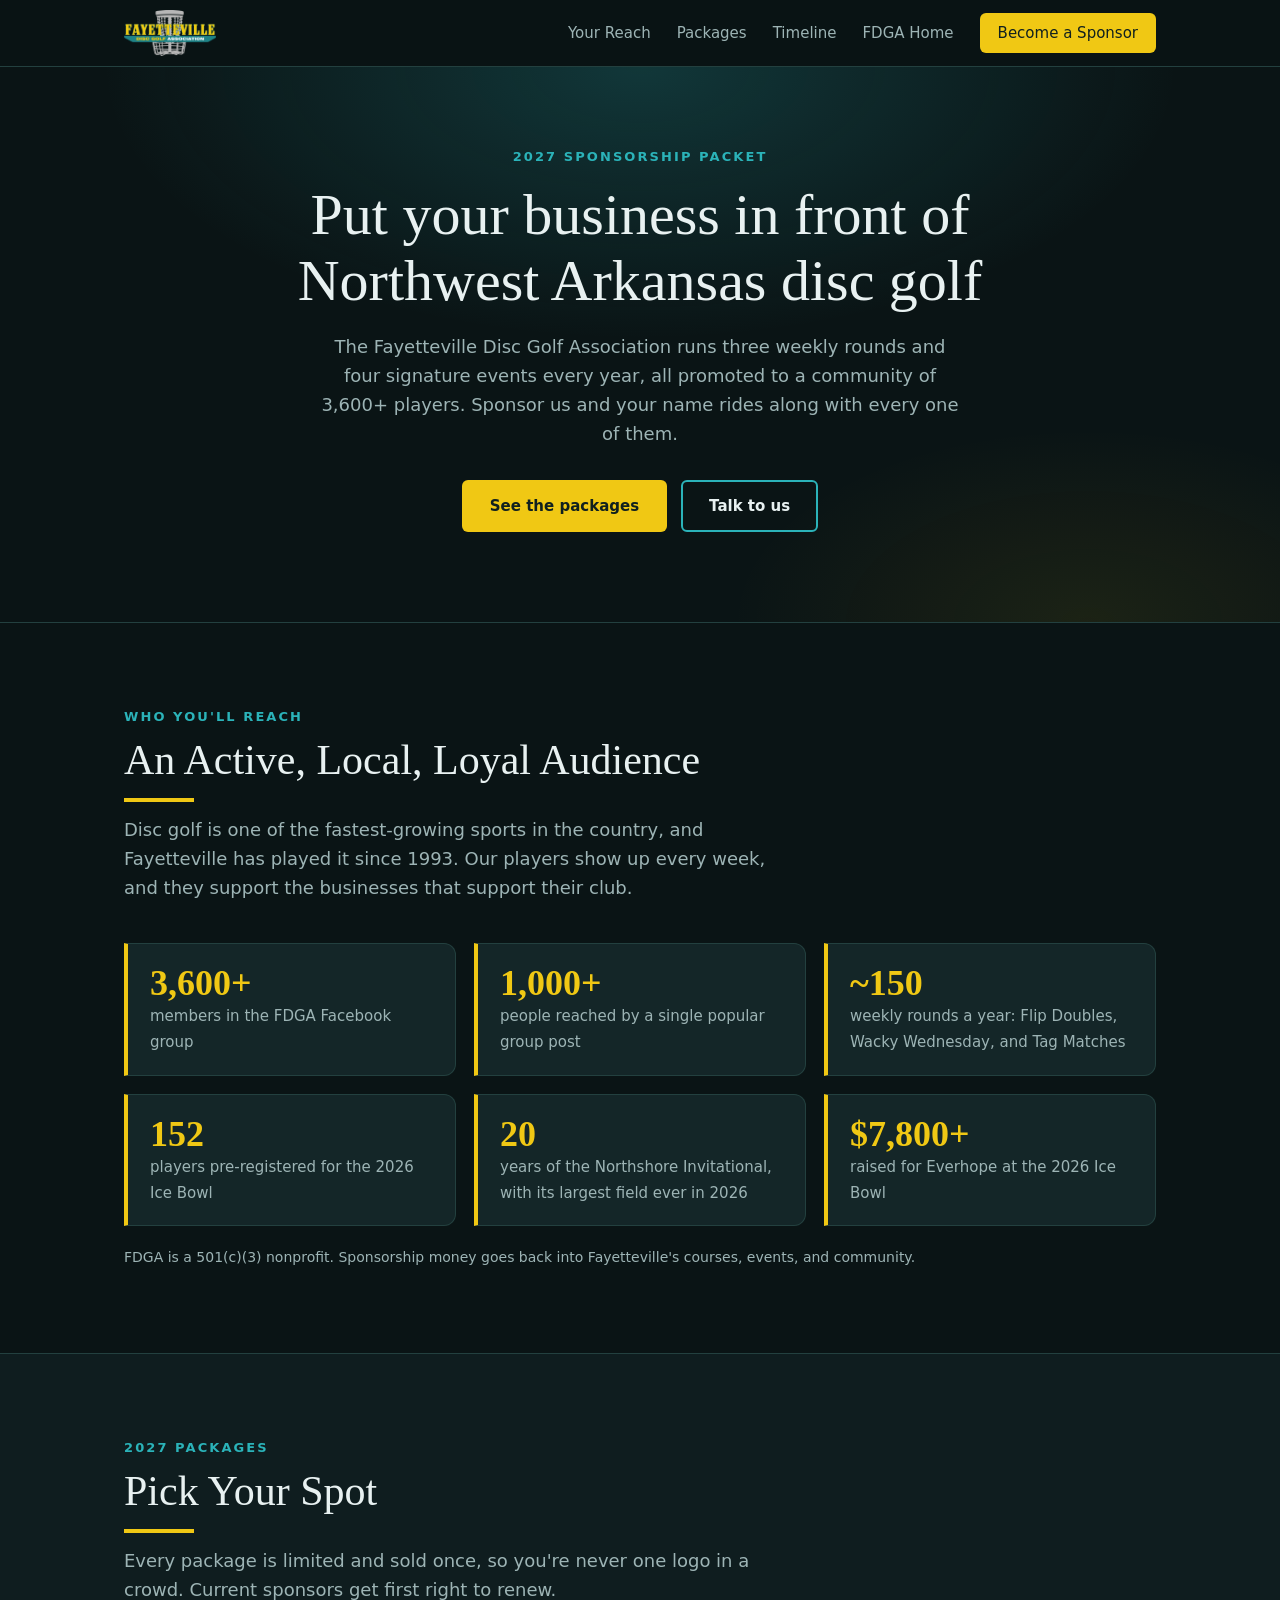
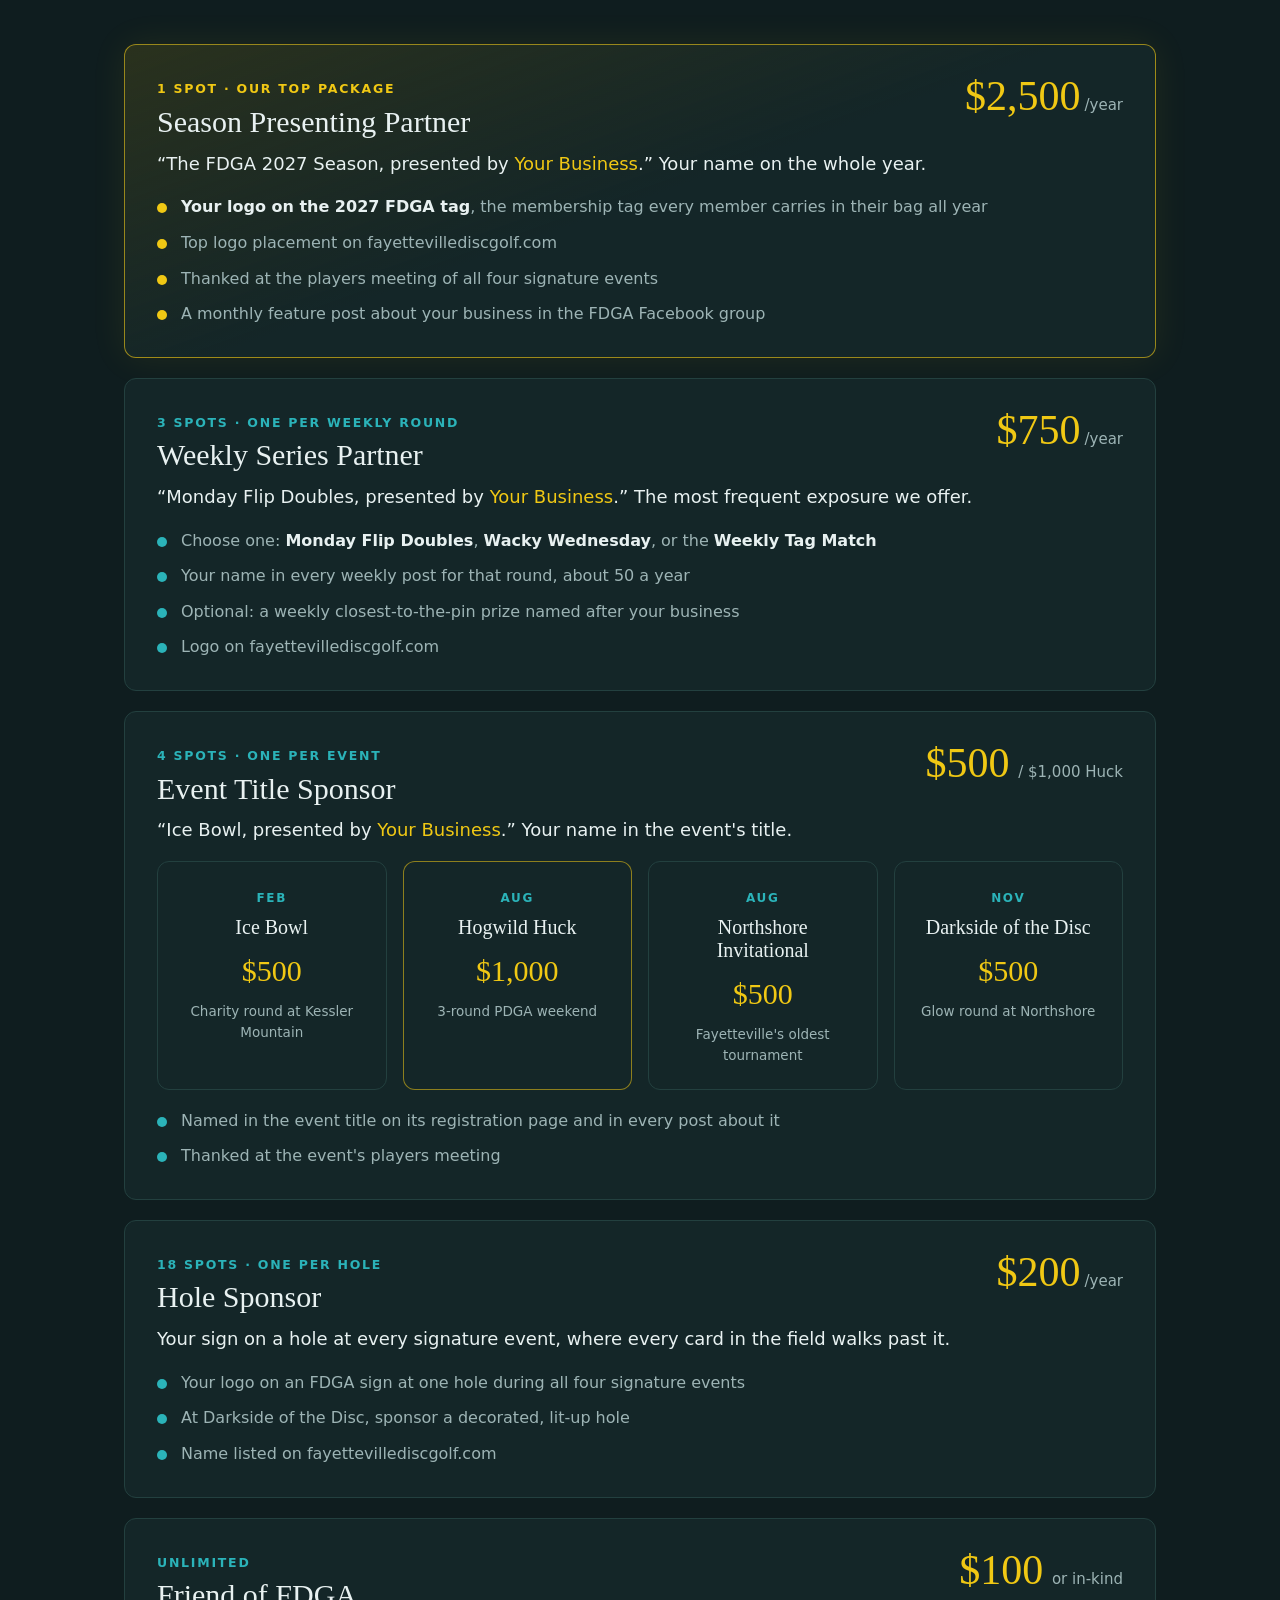
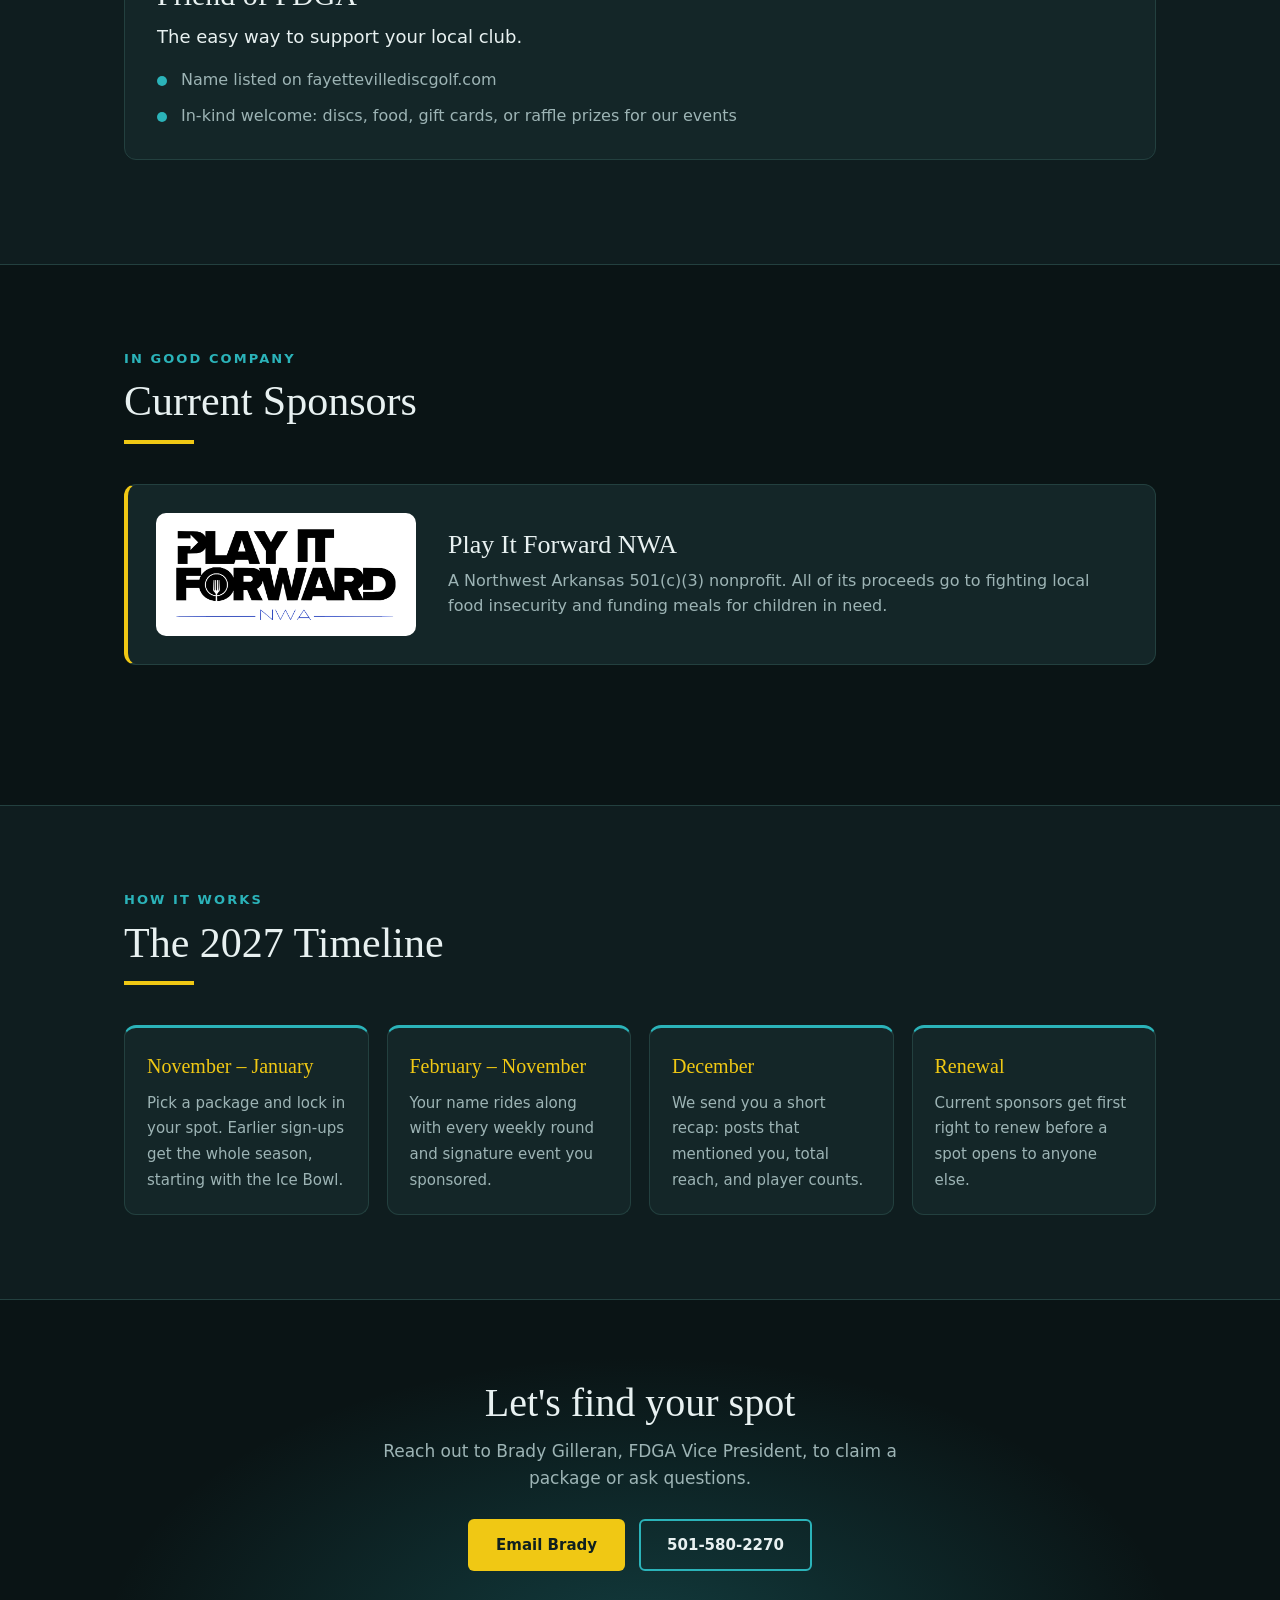
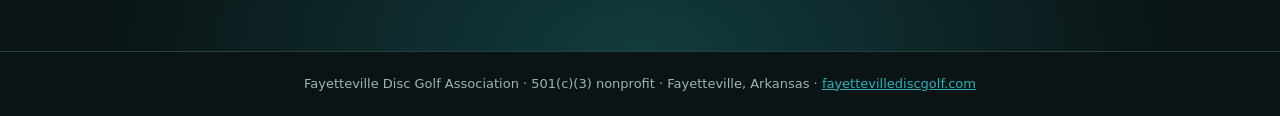
==== sponsors.html @ b0c5f53e "Add /sponsors packet; replace old tiers with 2027 sponsorship packages Co-Authored-By: Claude Opus 5" ====
<!DOCTYPE html>
<html lang="en">
<head>
<meta charset="UTF-8">
<meta name="viewport" content="width=device-width, initial-scale=1.0">
<title>Sponsor the FDGA | 2027 Sponsorship Packet</title>
<meta name="description" content="Sponsor the Fayetteville Disc Golf Association in 2027: season presenting partner, weekly series, event title, and hole sponsorships reaching thousands of Northwest Arkansas disc golfers.">
<meta property="og:title" content="Sponsor the Fayetteville Disc Golf Association: 2027 Packet">
<meta property="og:description" content="Put your business in front of 3,600+ Northwest Arkansas disc golfers, every week of the year.">
<meta property="og:image" content="https://www.fayettevillediscgolf.com/images/fdga-logo.png">
<meta property="og:url" content="https://www.fayettevillediscgolf.com/sponsors">
<link rel="icon" href="/images/favicon.svg" type="image/svg+xml">
<link rel="stylesheet" href="/css/style.css?v=4">
</head>
<body>

<header class="nav">
  <div class="nav-inner">
    <a href="/" class="nav-brand"><img src="/images/fdga-logo.png" alt="Fayetteville Disc Golf Association"></a>
    <button class="nav-toggle" aria-label="Toggle navigation" aria-expanded="false">
      <span></span><span></span><span></span>
    </button>
    <nav class="nav-links">
      <a href="#reach">Your Reach</a>
      <a href="#packages">Packages</a>
      <a href="#timeline">Timeline</a>
      <a href="/">FDGA Home</a>
      <a href="#contact" class="nav-cta">Become a Sponsor</a>
    </nav>
  </div>
</header>

<main>

  <section class="hero hero-packet">
    <div class="wrap">
      <span class="kicker">2027 Sponsorship Packet</span>
      <h1>Put your business in front of<br>Northwest Arkansas disc golf</h1>
      <p class="hero-sub">
        The Fayetteville Disc Golf Association runs three weekly rounds and four signature events
        every year, all promoted to a community of 3,600+ players. Sponsor us and your name
        rides along with every one of them.
      </p>
      <div class="hero-actions">
        <a href="#packages" class="btn btn-gold">See the packages</a>
        <a href="#contact" class="btn btn-outline">Talk to us</a>
      </div>
    </div>
  </section>

  <section id="reach" class="section">
    <div class="wrap">
      <div class="section-head">
        <span class="kicker">Who you'll reach</span>
        <h2>An Active, Local, Loyal Audience</h2>
        <p class="lead">
          Disc golf is one of the fastest-growing sports in the country, and Fayetteville has played
          it since 1993. Our players show up every week, and they support the businesses that
          support their club.
        </p>
      </div>
      <ul class="reach-grid">
        <li><b>3,600+</b><span>members in the FDGA Facebook group</span></li>
        <li><b>1,000+</b><span>people reached by a single popular group post</span></li>
        <li><b>~150</b><span>weekly rounds a year: Flip Doubles, Wacky Wednesday, and Tag Matches</span></li>
        <li><b>152</b><span>players pre-registered for the 2026 Ice Bowl</span></li>
        <li><b>20</b><span>years of the Northshore Invitational, with its largest field ever in 2026</span></li>
        <li><b>$7,800+</b><span>raised for Everhope at the 2026 Ice Bowl</span></li>
      </ul>
      <p class="sub-note">
        FDGA is a 501(c)(3) nonprofit. Sponsorship money goes back into Fayetteville's courses,
        events, and community.
      </p>
    </div>
  </section>

  <section id="packages" class="section section-alt">
    <div class="wrap">
      <div class="section-head">
        <span class="kicker">2027 Packages</span>
        <h2>Pick Your Spot</h2>
        <p class="lead">
          Every package is limited and sold once, so you're never one logo in a crowd. Current
          sponsors get first right to renew.
        </p>
      </div>

      <article id="presenting" class="pkg pkg-top">
        <div class="pkg-head">
          <div>
            <span class="pkg-spots">1 spot · our top package</span>
            <h3>Season Presenting Partner</h3>
          </div>
          <p class="pkg-price">$2,500<span>/year</span></p>
        </div>
        <p class="pkg-pitch">&ldquo;The FDGA 2027 Season, presented by <em>Your Business</em>.&rdquo; Your name on the whole year.</p>
        <ul class="pkg-list">
          <li><strong>Your logo on the 2027 FDGA tag</strong>, the membership tag every member carries in their bag all year</li>
          <li>Top logo placement on fayettevillediscgolf.com</li>
          <li>Thanked at the players meeting of all four signature events</li>
          <li>A monthly feature post about your business in the FDGA Facebook group</li>
        </ul>
      </article>

      <article id="weekly" class="pkg">
        <div class="pkg-head">
          <div>
            <span class="pkg-spots">3 spots · one per weekly round</span>
            <h3>Weekly Series Partner</h3>
          </div>
          <p class="pkg-price">$750<span>/year</span></p>
        </div>
        <p class="pkg-pitch">&ldquo;Monday Flip Doubles, presented by <em>Your Business</em>.&rdquo; The most frequent exposure we offer.</p>
        <ul class="pkg-list">
          <li>Choose one: <strong>Monday Flip Doubles</strong>, <strong>Wacky Wednesday</strong>, or the <strong>Weekly Tag Match</strong></li>
          <li>Your name in every weekly post for that round, about 50 a year</li>
          <li>Optional: a weekly closest-to-the-pin prize named after your business</li>
          <li>Logo on fayettevillediscgolf.com</li>
        </ul>
      </article>

      <article id="title" class="pkg">
        <div class="pkg-head">
          <div>
            <span class="pkg-spots">4 spots · one per event</span>
            <h3>Event Title Sponsor</h3>
          </div>
          <p class="pkg-price">$500<span> / $1,000 Huck</span></p>
        </div>
        <p class="pkg-pitch">&ldquo;Ice Bowl, presented by <em>Your Business</em>.&rdquo; Your name in the event's title.</p>
        <div class="event-sponsor-grid">
          <div class="event-sponsor"><span class="es-month">Feb</span><h4>Ice Bowl</h4><p class="es-price">$500</p><p class="es-note">Charity round at Kessler Mountain</p></div>
          <div class="event-sponsor es-featured"><span class="es-month">Aug</span><h4>Hogwild Huck</h4><p class="es-price">$1,000</p><p class="es-note">3-round PDGA weekend</p></div>
          <div class="event-sponsor"><span class="es-month">Aug</span><h4>Northshore Invitational</h4><p class="es-price">$500</p><p class="es-note">Fayetteville's oldest tournament</p></div>
          <div class="event-sponsor"><span class="es-month">Nov</span><h4>Darkside of the Disc</h4><p class="es-price">$500</p><p class="es-note">Glow round at Northshore</p></div>
        </div>
        <ul class="pkg-list">
          <li>Named in the event title on its registration page and in every post about it</li>
          <li>Thanked at the event's players meeting</li>
        </ul>
      </article>

      <article id="holes" class="pkg">
        <div class="pkg-head">
          <div>
            <span class="pkg-spots">18 spots · one per hole</span>
            <h3>Hole Sponsor</h3>
          </div>
          <p class="pkg-price">$200<span>/year</span></p>
        </div>
        <p class="pkg-pitch">Your sign on a hole at every signature event, where every card in the field walks past it.</p>
        <ul class="pkg-list">
          <li>Your logo on an FDGA sign at one hole during all four signature events</li>
          <li>At Darkside of the Disc, sponsor a decorated, lit-up hole</li>
          <li>Name listed on fayettevillediscgolf.com</li>
        </ul>
      </article>

      <article id="friends" class="pkg">
        <div class="pkg-head">
          <div>
            <span class="pkg-spots">Unlimited</span>
            <h3>Friend of FDGA</h3>
          </div>
          <p class="pkg-price">$100<span> or in-kind</span></p>
        </div>
        <p class="pkg-pitch">The easy way to support your local club.</p>
        <ul class="pkg-list">
          <li>Name listed on fayettevillediscgolf.com</li>
          <li>In-kind welcome: discs, food, gift cards, or raffle prizes for our events</li>
        </ul>
      </article>
    </div>
  </section>

  <section class="section">
    <div class="wrap">
      <div class="section-head">
        <span class="kicker">In good company</span>
        <h2>Current Sponsors</h2>
      </div>
      <div class="sponsor-feature">
        <a class="sponsor-logo" href="https://www.playitforwardnwa.com/" target="_blank" rel="noopener">
          <img src="/images/sponsors/play-it-forward.png" alt="Play It Forward NWA">
        </a>
        <div>
          <h3>Play It Forward NWA</h3>
          <p>
            A Northwest Arkansas 501(c)(3) nonprofit. All of its proceeds go to fighting local
            food insecurity and funding meals for children in need.
          </p>
        </div>
      </div>
    </div>
  </section>

  <section id="timeline" class="section section-alt">
    <div class="wrap">
      <div class="section-head">
        <span class="kicker">How it works</span>
        <h2>The 2027 Timeline</h2>
      </div>
      <ol class="timeline">
        <li><b>November – January</b><span>Pick a package and lock in your spot. Earlier sign-ups get the whole season, starting with the Ice Bowl.</span></li>
        <li><b>February – November</b><span>Your name rides along with every weekly round and signature event you sponsored.</span></li>
        <li><b>December</b><span>We send you a short recap: posts that mentioned you, total reach, and player counts.</span></li>
        <li><b>Renewal</b><span>Current sponsors get first right to renew before a spot opens to anyone else.</span></li>
      </ol>
    </div>
  </section>

  <section id="contact" class="join">
    <div class="wrap">
      <h2>Let's find your spot</h2>
      <p>
        Reach out to Brady Gilleran, FDGA Vice President, to claim a package or ask questions.
      </p>
      <div class="hero-actions">
        <a href="mailto:bjgiller@gmail.com?subject=FDGA%202027%20Sponsorship" class="btn btn-gold">Email Brady</a>
        <a href="tel:+15015802270" class="btn btn-outline">501-580-2270</a>
      </div>
    </div>
  </section>

</main>

<footer class="footer">
  <p>Fayetteville Disc Golf Association · 501(c)(3) nonprofit · Fayetteville, Arkansas · <a href="/">fayettevillediscgolf.com</a></p>
</footer>

<script src="/js/main.js?v=1"></script>
</body>
</html>
---- css/style.css ----
/* Fayetteville Disc Golf Association: dark theme in FDGA teal and gold */
:root {
  --bg: #0a1415;
  --bg-alt: #0f1d1f;
  --card: #142628;
  --card-hi: #1a3134;
  --border: #23403f;
  --text: #e8f1f1;
  --muted: #9db4b5;
  --teal: #2bb3b9;
  --teal-mid: #1f7f84;
  --teal-dark: #13575b;
  --gold: #f0c814;
  --gold-soft: #ffd83a;
  --radius: 12px;
  --font-body: "Segoe UI", system-ui, -apple-system, Roboto, Helvetica, Arial, sans-serif;
  --font-head: Georgia, "Times New Roman", serif;
}

* { box-sizing: border-box; margin: 0; padding: 0; }

html { scroll-behavior: smooth; scroll-padding-top: 76px; }

body {
  font-family: var(--font-body);
  color: var(--text);
  line-height: 1.6;
  background: var(--bg);
}

a { color: var(--teal); }

img { max-width: 100%; display: block; }

.wrap { max-width: 1080px; margin: 0 auto; padding: 0 24px; }

h1, h2, h3, h4 { font-family: var(--font-head); font-weight: normal; line-height: 1.15; }

/* Buttons */
.btn {
  display: inline-block;
  text-decoration: none;
  font-weight: 600;
  font-size: 15px;
  padding: 12px 26px;
  border-radius: 6px;
  border: 2px solid transparent;
  transition: transform 0.15s, background 0.15s, box-shadow 0.15s;
}
.btn:hover { transform: translateY(-1px); }
.btn-gold { background: var(--gold); color: #10201f; }
.btn-gold:hover { background: var(--gold-soft); box-shadow: 0 0 22px rgba(240, 200, 20, 0.35); }
.btn-outline { border-color: var(--teal); color: var(--text); }
.btn-outline:hover { background: rgba(43, 179, 185, 0.12); }
.btn-small { padding: 8px 18px; font-size: 14px; }

/* Nav */
.nav {
  position: sticky;
  top: 0;
  z-index: 50;
  background: rgba(10, 20, 21, 0.92);
  backdrop-filter: blur(8px);
  border-bottom: 1px solid var(--border);
}
.nav-inner {
  max-width: 1080px;
  margin: 0 auto;
  padding: 10px 24px;
  display: flex;
  align-items: center;
  justify-content: space-between;
}
.nav-brand img { height: 46px; width: auto; }
.nav-links { display: flex; align-items: center; gap: 26px; }
.nav-links a {
  text-decoration: none;
  color: var(--muted);
  font-size: 15px;
  font-weight: 500;
}
.nav-links a:hover { color: var(--text); }
.nav-links .nav-cta {
  background: var(--gold);
  color: #10201f;
  padding: 8px 18px;
  border-radius: 6px;
}
.nav-links .nav-cta:hover { background: var(--gold-soft); color: #10201f; }
.nav-toggle {
  display: none;
  background: none;
  border: none;
  cursor: pointer;
  padding: 6px;
}
.nav-toggle span {
  display: block;
  width: 24px;
  height: 2px;
  background: var(--text);
  margin: 5px 0;
}

/* Hero */
.hero {
  background:
    radial-gradient(60% 70% at 50% 0%, rgba(43, 179, 185, 0.22), transparent 70%),
    radial-gradient(40% 50% at 85% 100%, rgba(240, 200, 20, 0.08), transparent 70%),
    var(--bg);
  text-align: center;
  padding: 70px 0 84px;
  border-bottom: 1px solid var(--border);
}
.hero-logo {
  width: min(460px, 82vw);
  margin: 0 auto 34px;
  filter: drop-shadow(0 10px 30px rgba(0, 0, 0, 0.6));
}
.hero h1 { font-size: clamp(34px, 6vw, 58px); margin-bottom: 18px; }
.hero-sub {
  max-width: 640px;
  margin: 0 auto 32px;
  font-size: 18px;
  color: var(--muted);
}
.hero-actions { display: flex; gap: 14px; justify-content: center; flex-wrap: wrap; }

/* Next up strip */
.next-up {
  background: linear-gradient(90deg, rgba(240, 200, 20, 0.14), rgba(240, 200, 20, 0.05));
  border-bottom: 1px solid rgba(240, 200, 20, 0.3);
}
.next-up-inner {
  display: flex;
  align-items: center;
  gap: 18px;
  padding-top: 14px;
  padding-bottom: 14px;
  flex-wrap: wrap;
  justify-content: center;
  text-align: center;
}
.next-up-label {
  font-size: 12px;
  font-weight: 700;
  letter-spacing: 0.14em;
  text-transform: uppercase;
  background: var(--gold);
  color: #10201f;
  padding: 4px 10px;
  border-radius: 4px;
}
.next-up p { font-size: 15.5px; color: var(--text); }
.next-up strong { color: var(--gold); }

/* Sections */
.section { padding: 84px 0; }
.section-alt { background: var(--bg-alt); border-top: 1px solid var(--border); border-bottom: 1px solid var(--border); }
.section-head { max-width: 680px; margin-bottom: 40px; }
.kicker {
  display: block;
  font-size: 13px;
  font-weight: 700;
  letter-spacing: 0.16em;
  text-transform: uppercase;
  color: var(--teal);
  margin-bottom: 8px;
}
.section h2 { font-size: clamp(30px, 4.5vw, 42px); margin-bottom: 14px; }
.section h2::after {
  content: "";
  display: block;
  width: 70px;
  height: 4px;
  background: var(--gold);
  margin-top: 14px;
}
.lead { font-size: 18px; color: var(--muted); }

/* Weekly rounds */
.weekly-grid { display: grid; grid-template-columns: 1fr 1fr; gap: 24px; }
.weekly-card {
  display: flex;
  gap: 22px;
  align-items: flex-start;
  border: 1px solid var(--border);
  border-top: 3px solid var(--teal);
  border-radius: var(--radius);
  padding: 28px;
  background: var(--card);
}
.weekly-day {
  flex-shrink: 0;
  width: 72px;
  height: 72px;
  border-radius: 50%;
  background: var(--teal-dark);
  border: 2px solid var(--teal);
  color: var(--gold);
  font-family: var(--font-head);
  font-size: 24px;
  display: flex;
  align-items: center;
  justify-content: center;
}
.weekly-card h3 { font-size: 24px; margin-bottom: 4px; }
.weekly-when { font-weight: 600; color: var(--gold); margin-bottom: 10px; }
.weekly-card p:last-child { color: var(--muted); }
.weekly-note { margin-top: 24px; color: var(--muted); }

/* Tags */
.tags-grid { display: grid; grid-template-columns: 1.5fr 1fr; gap: 48px; align-items: center; }
.tags-grid .lead { margin-bottom: 28px; }
.tag-match {
  background: var(--card);
  border: 1px solid var(--border);
  border-top: 3px solid var(--teal);
  border-radius: var(--radius);
  padding: 24px 28px;
}
.tag-match h3 { font-size: 24px; margin-bottom: 4px; }
.tag-match p:last-child { color: var(--muted); }
.tag-card {
  position: relative;
  max-width: 320px;
  justify-self: center;
  width: 100%;
  text-align: center;
  background: linear-gradient(160deg, #1d3a3d, var(--card) 60%);
  border: 2px solid var(--gold);
  border-radius: 22px;
  padding: 44px 30px 32px;
  box-shadow: 0 0 40px rgba(240, 200, 20, 0.1);
}
/* Punched hole, like a real bag tag */
.tag-card::before {
  content: "";
  position: absolute;
  top: 14px;
  left: 50%;
  width: 18px;
  height: 18px;
  margin-left: -9px;
  border-radius: 50%;
  background: var(--bg-alt);
  border: 2px solid var(--gold);
}
.tag-card-label {
  font-size: 13px;
  font-weight: 700;
  letter-spacing: 0.16em;
  text-transform: uppercase;
  color: var(--teal);
}
.tag-card-price { font-family: var(--font-head); font-size: 64px; color: var(--gold); line-height: 1.1; margin-top: 8px; }
.tag-card-sub { color: var(--muted); margin-bottom: 20px; }
.tag-card ul { list-style: none; display: grid; gap: 8px; text-align: left; }
.tag-card li { position: relative; padding-left: 22px; color: var(--muted); font-size: 15px; }
.tag-card li::before {
  content: "";
  position: absolute;
  left: 0;
  top: 8px;
  width: 9px;
  height: 9px;
  border-radius: 50%;
  background: var(--gold);
}

/* Events */
.event-list { display: grid; gap: 20px; }
.event {
  display: flex;
  gap: 26px;
  background: var(--card);
  border: 1px solid var(--border);
  border-radius: var(--radius);
  padding: 28px;
}
.event-month {
  flex-shrink: 0;
  width: 84px;
  height: 84px;
  border-radius: var(--radius);
  background: var(--gold);
  display: flex;
  align-items: center;
  justify-content: center;
}
.event-month span {
  font-family: var(--font-head);
  font-size: 26px;
  color: #10201f;
}
.event-body h3 { font-size: 26px; margin-bottom: 2px; }
.event-where {
  font-size: 14px;
  font-weight: 600;
  color: var(--teal);
  margin-bottom: 10px;
}
.event-body > p:not(.event-where) { color: var(--muted); }
.event-body strong { color: var(--text); }
.event-stats {
  list-style: none;
  display: flex;
  flex-wrap: wrap;
  gap: 10px 28px;
  margin-top: 14px;
  font-size: 15px;
  color: var(--muted);
}
.event-stats b { font-family: var(--font-head); font-size: 22px; color: var(--gold); margin-right: 4px; }
.event-link {
  display: inline-block;
  margin-top: 12px;
  font-weight: 600;
  text-decoration: none;
}
.event-link:hover { text-decoration: underline; }

.event-glow {
  background: radial-gradient(80% 140% at 0% 0%, rgba(240, 200, 20, 0.12), transparent 60%), #071011;
  border-color: rgba(240, 200, 20, 0.35);
  box-shadow: 0 0 34px rgba(240, 200, 20, 0.08);
}
.event-glow .event-month { box-shadow: 0 0 24px rgba(240, 200, 20, 0.7); }
.event-glow .event-where, .event-glow .event-link { color: var(--gold); }

/* Sponsors */
.sponsor-feature {
  display: flex;
  gap: 32px;
  align-items: center;
  background: var(--card);
  border: 1px solid var(--border);
  border-left: 4px solid var(--gold);
  border-radius: var(--radius);
  padding: 28px;
  margin-bottom: 56px;
}
.sponsor-logo {
  flex-shrink: 0;
  width: 260px;
  background: #fff;
  border-radius: 10px;
  padding: 16px 20px;
}
.sponsor-feature h3 { font-size: 26px; margin-bottom: 8px; }
.sponsor-feature p { color: var(--muted); }

.sponsor-program { margin-bottom: 52px; }
.sub-head { font-size: 28px; margin-bottom: 6px; }
.sub-lead { color: var(--muted); margin-bottom: 24px; }
.sub-note { color: var(--muted); font-size: 14px; margin-top: 16px; }

.event-sponsor-grid { display: grid; grid-template-columns: repeat(4, 1fr); gap: 16px; }
.event-sponsor {
  background: var(--card);
  border: 1px solid var(--border);
  border-radius: var(--radius);
  padding: 22px;
  text-align: center;
}
.es-month {
  font-size: 12px;
  font-weight: 700;
  letter-spacing: 0.14em;
  text-transform: uppercase;
  color: var(--teal);
}
.event-sponsor h4 { font-size: 20px; margin: 6px 0 8px; }
.es-price { font-family: var(--font-head); font-size: 30px; color: var(--gold); }
.es-featured { border-color: rgba(240, 200, 20, 0.55); }

.sponsor-cta {
  text-align: center;
  background: var(--card-hi);
  border: 1px solid var(--border);
  border-radius: var(--radius);
  padding: 34px 24px;
}
.sponsor-cta p { color: var(--muted); margin-bottom: 18px; font-size: 17px; }

.es-price small { font-family: var(--font-body); font-size: 14px; color: var(--muted); }
.es-note { color: var(--muted); font-size: 13.5px; margin-top: 6px; }

/* Homepage package summary */
.pkg-mini-grid { display: grid; grid-template-columns: repeat(5, 1fr); gap: 14px; }
.pkg-mini {
  display: block;
  text-decoration: none;
  color: var(--text);
  background: var(--card);
  border: 1px solid var(--border);
  border-radius: var(--radius);
  padding: 20px 16px;
  text-align: center;
  transition: border-color 0.15s, transform 0.15s;
}
.pkg-mini:hover { border-color: var(--teal); transform: translateY(-2px); }
.pkg-mini-top { border-color: rgba(240, 200, 20, 0.55); }
.pkg-mini-spots {
  font-size: 12px;
  font-weight: 700;
  letter-spacing: 0.12em;
  text-transform: uppercase;
  color: var(--teal);
}
.pkg-mini h4 { font-size: 18px; margin: 6px 0 8px; min-height: 2.3em; }

/* Sponsor packet page */
.hero-packet { padding: 80px 0 90px; }
.hero-packet .kicker { margin-bottom: 14px; }

.reach-grid {
  list-style: none;
  display: grid;
  grid-template-columns: repeat(3, 1fr);
  gap: 18px;
  margin-bottom: 20px;
}
.reach-grid li {
  background: var(--card);
  border: 1px solid var(--border);
  border-left: 4px solid var(--gold);
  border-radius: 0 var(--radius) var(--radius) 0;
  padding: 20px 22px;
}
.reach-grid b { display: block; font-family: var(--font-head); font-size: 36px; color: var(--gold); line-height: 1.1; }
.reach-grid span { color: var(--muted); font-size: 15px; }

.pkg {
  background: var(--card);
  border: 1px solid var(--border);
  border-radius: var(--radius);
  padding: 30px 32px;
  margin-bottom: 20px;
  scroll-margin-top: 90px;
}
.pkg-top {
  border-color: rgba(240, 200, 20, 0.6);
  background: linear-gradient(160deg, rgba(240, 200, 20, 0.12), var(--card) 50%);
  box-shadow: 0 0 36px rgba(240, 200, 20, 0.08);
}
.pkg-head { display: flex; justify-content: space-between; align-items: flex-start; gap: 20px; margin-bottom: 10px; }
.pkg-spots {
  font-size: 12.5px;
  font-weight: 700;
  letter-spacing: 0.14em;
  text-transform: uppercase;
  color: var(--teal);
}
.pkg-top .pkg-spots { color: var(--gold); }
.pkg h3 { font-size: 30px; margin-top: 4px; }
.pkg-price { font-family: var(--font-head); font-size: 42px; color: var(--gold); line-height: 1; white-space: nowrap; }
.pkg-price span { font-family: var(--font-body); font-size: 15px; color: var(--muted); margin-left: 4px; }
.pkg-pitch { font-size: 18px; color: var(--text); margin-bottom: 16px; }
.pkg-pitch em { color: var(--gold); font-style: normal; }
.pkg-list { list-style: none; display: grid; gap: 10px; }
.pkg-list li { position: relative; padding-left: 24px; color: var(--muted); }
.pkg-list li::before {
  content: "";
  position: absolute;
  left: 0;
  top: 9px;
  width: 10px;
  height: 10px;
  border-radius: 50%;
  background: var(--teal);
}
.pkg-top .pkg-list li::before { background: var(--gold); }
.pkg-list strong { color: var(--text); }
.pkg .event-sponsor-grid { margin-bottom: 18px; }

.timeline { list-style: none; display: grid; grid-template-columns: repeat(4, 1fr); gap: 18px; counter-reset: step; }
.timeline li {
  position: relative;
  background: var(--card);
  border: 1px solid var(--border);
  border-top: 3px solid var(--teal);
  border-radius: var(--radius);
  padding: 22px;
}
.timeline b { display: block; font-family: var(--font-head); font-size: 20px; font-weight: normal; color: var(--gold); margin-bottom: 8px; }
.timeline span { color: var(--muted); font-size: 15px; }

/* About */
.about-grid { display: grid; grid-template-columns: 1.4fr 1fr; gap: 48px; align-items: center; }
.about-grid p { color: var(--muted); font-size: 17px; }
.about-grid p + p { margin-top: 14px; }
.about-stats { list-style: none; display: grid; gap: 14px; }
.about-stats li {
  border-left: 4px solid var(--gold);
  background: var(--card);
  padding: 14px 20px;
  border-radius: 0 var(--radius) var(--radius) 0;
}
.about-stats b { display: block; font-family: var(--font-head); font-size: 30px; color: var(--gold); line-height: 1.1; }
.about-stats span { font-size: 14px; color: var(--muted); }

/* Join */
.join {
  background:
    radial-gradient(60% 120% at 50% 100%, rgba(43, 179, 185, 0.25), transparent 70%),
    var(--bg);
  text-align: center;
  padding: 80px 0;
}
.join h2 { font-size: clamp(30px, 4.5vw, 40px); margin-bottom: 12px; }
.join p { max-width: 560px; margin: 0 auto 26px; color: var(--muted); font-size: 17px; }

/* Footer */
.footer {
  text-align: center;
  padding: 22px;
  font-size: 13px;
  color: var(--muted);
  border-top: 1px solid var(--border);
}

/* Responsive */
@media (max-width: 900px) {
  .pkg-mini-grid { grid-template-columns: repeat(2, 1fr); }
  .reach-grid, .timeline { grid-template-columns: repeat(2, 1fr); }
  .event-sponsor-grid { grid-template-columns: 1fr 1fr; }
}

@media (max-width: 820px) {
  .nav-toggle { display: block; }
  .nav-links {
    display: none;
    position: absolute;
    top: 100%;
    left: 0;
    right: 0;
    flex-direction: column;
    gap: 0;
    background: var(--bg);
    border-bottom: 1px solid var(--border);
    padding: 8px 0 16px;
  }
  .nav-links.open { display: flex; }
  .nav-links a { padding: 10px 24px; }
  .nav-links .nav-cta { margin-top: 6px; }
  .weekly-grid, .about-grid, .tags-grid { grid-template-columns: 1fr; }
  .sponsor-feature { flex-direction: column; align-items: flex-start; }
  .section { padding: 60px 0; }
}

@media (max-width: 560px) {
  .weekly-card, .event { flex-direction: column; gap: 16px; padding: 22px; }
  .event-month, .weekly-day { width: 64px; height: 64px; }
  .event-month span, .weekly-day { font-size: 21px; }
  .event-sponsor-grid, .pkg-mini-grid, .reach-grid, .timeline { grid-template-columns: 1fr; }
  .pkg { padding: 24px; }
  .pkg-head { flex-direction: column; gap: 8px; }
  .sponsor-logo { width: 100%; max-width: 280px; }
  .hero { padding: 48px 0 60px; }
}
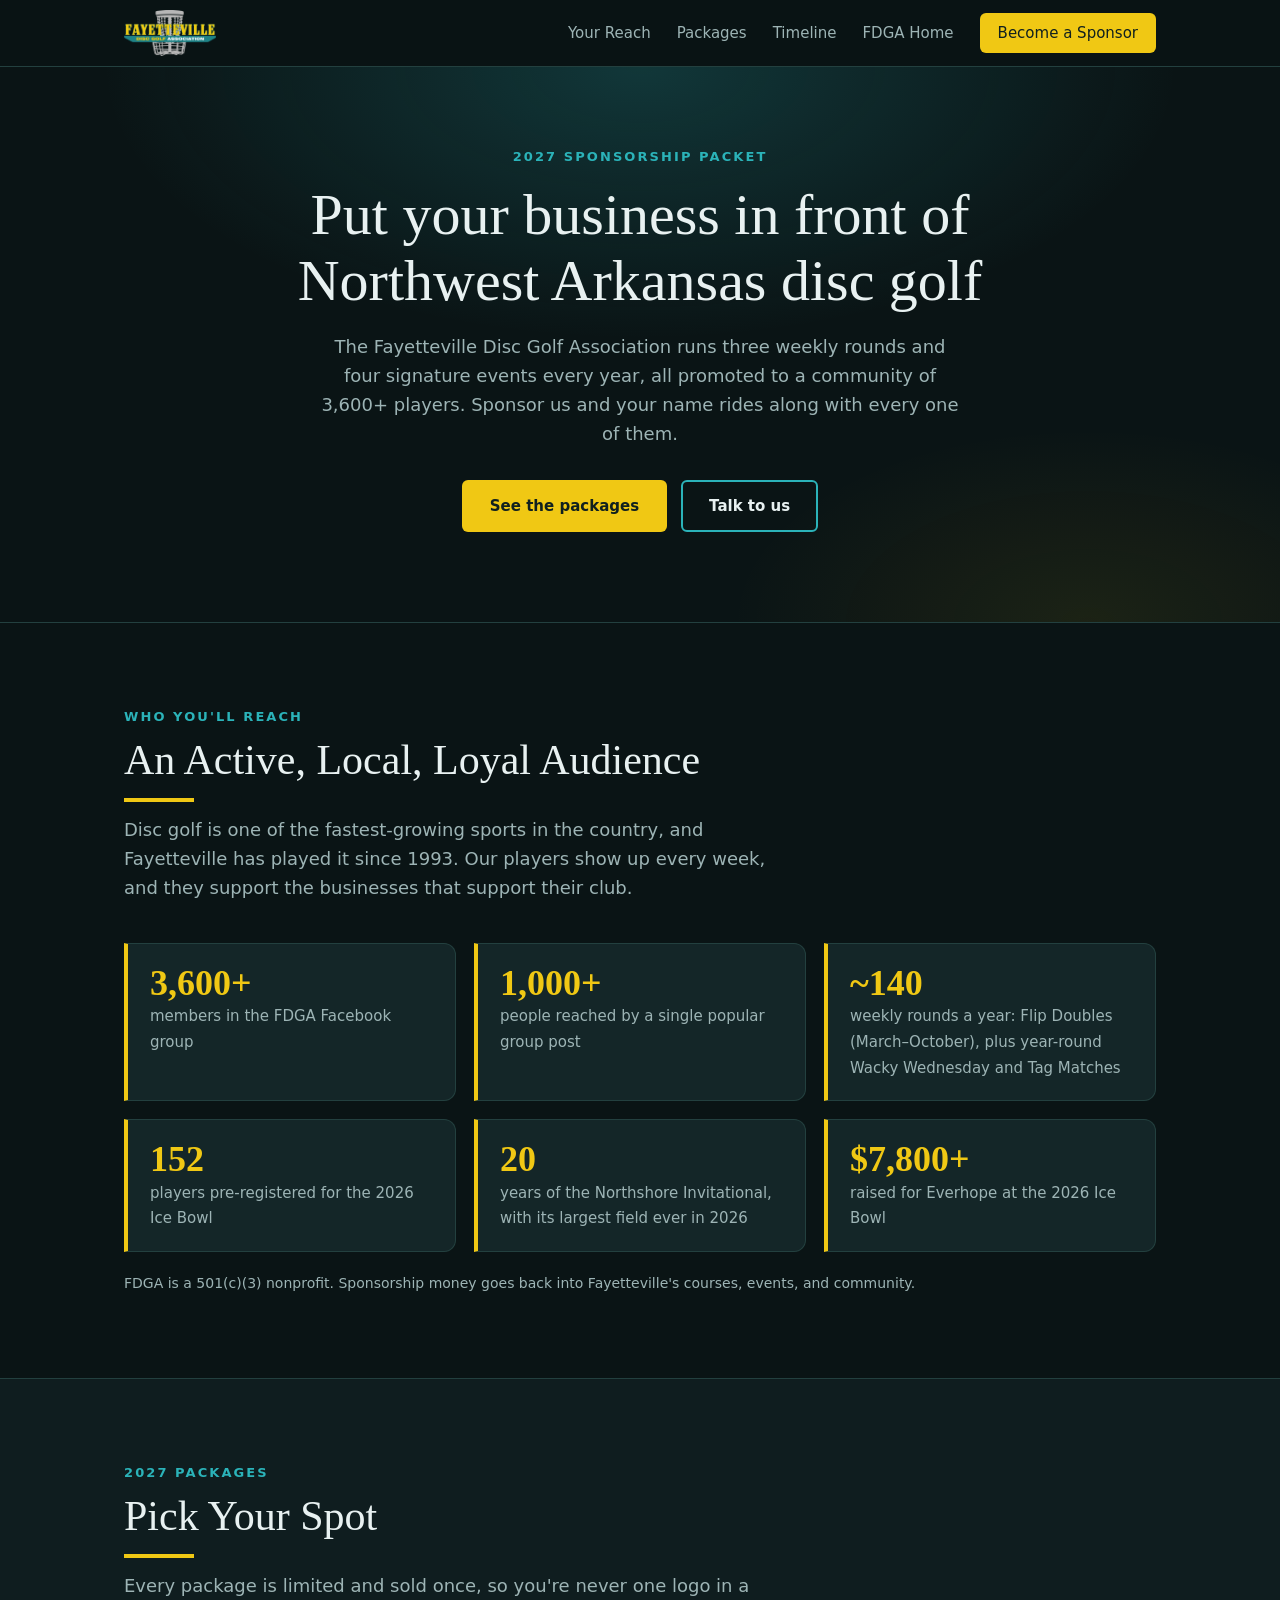
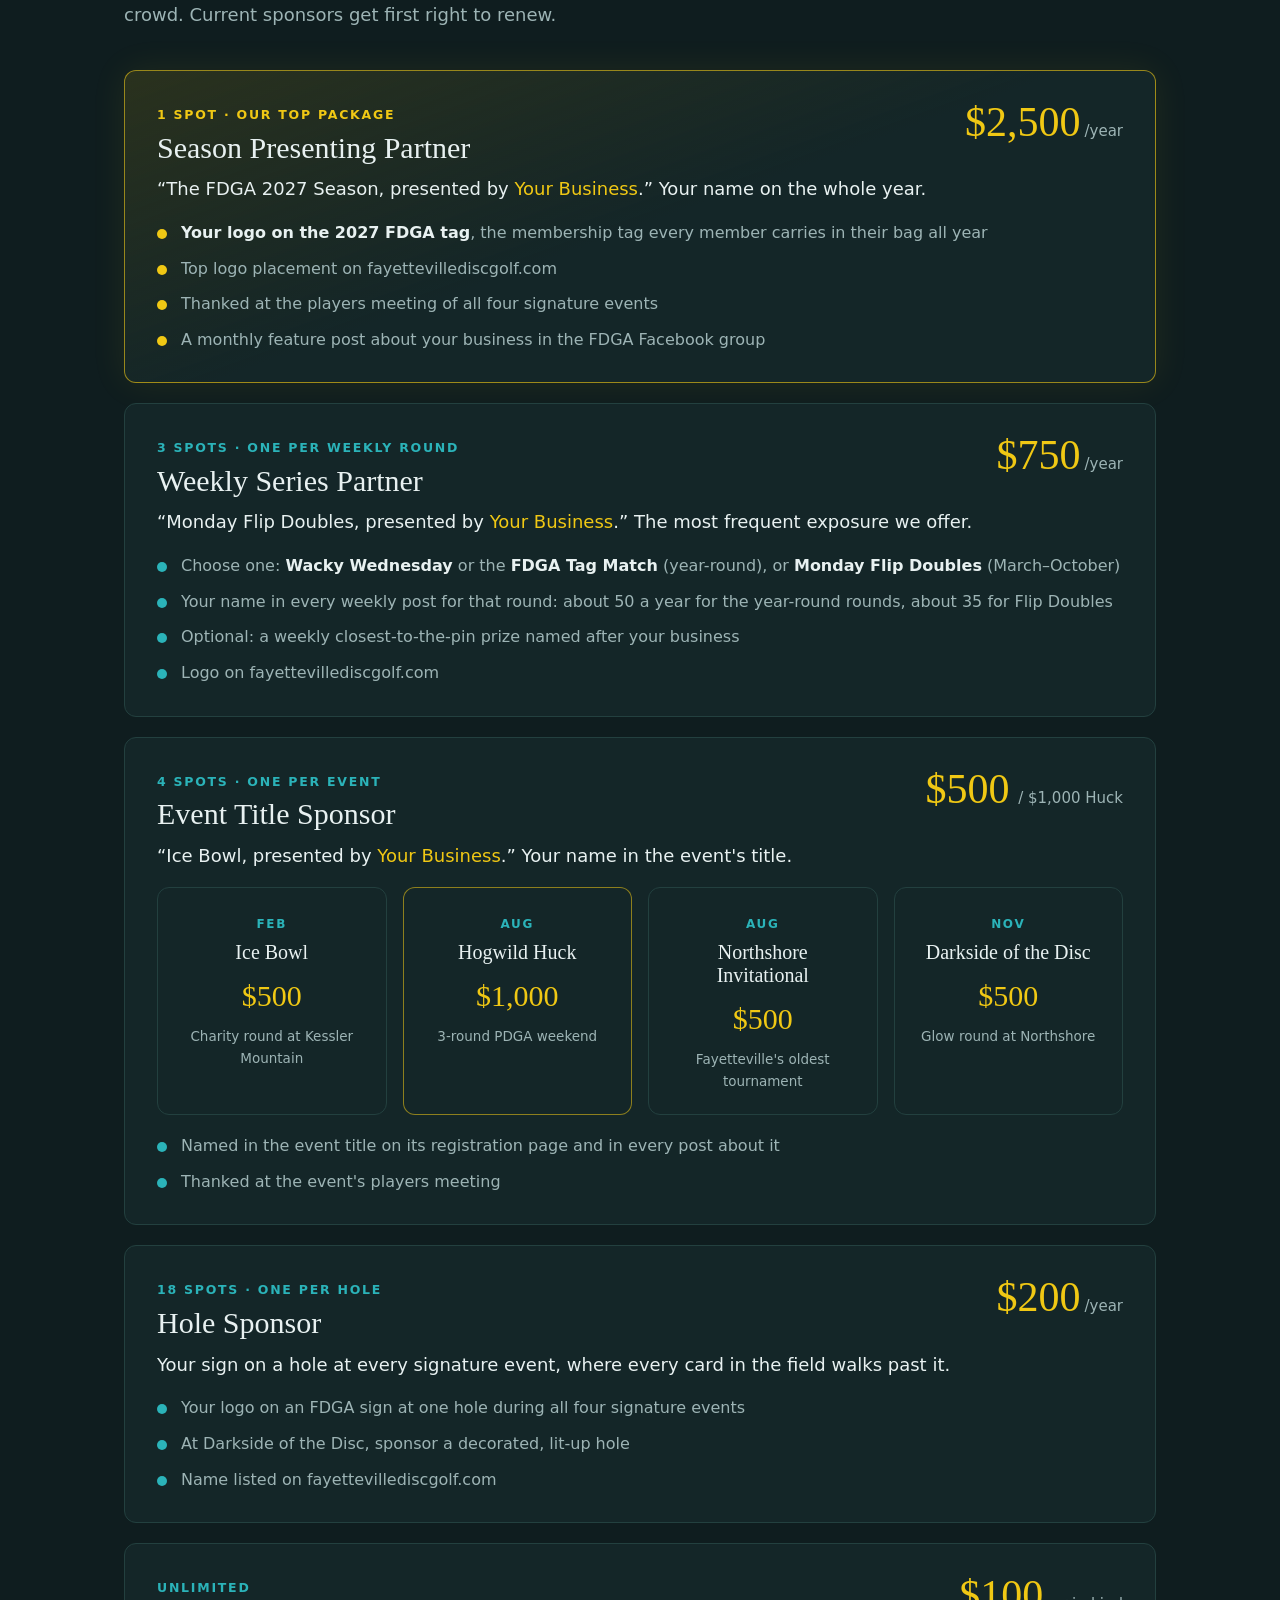
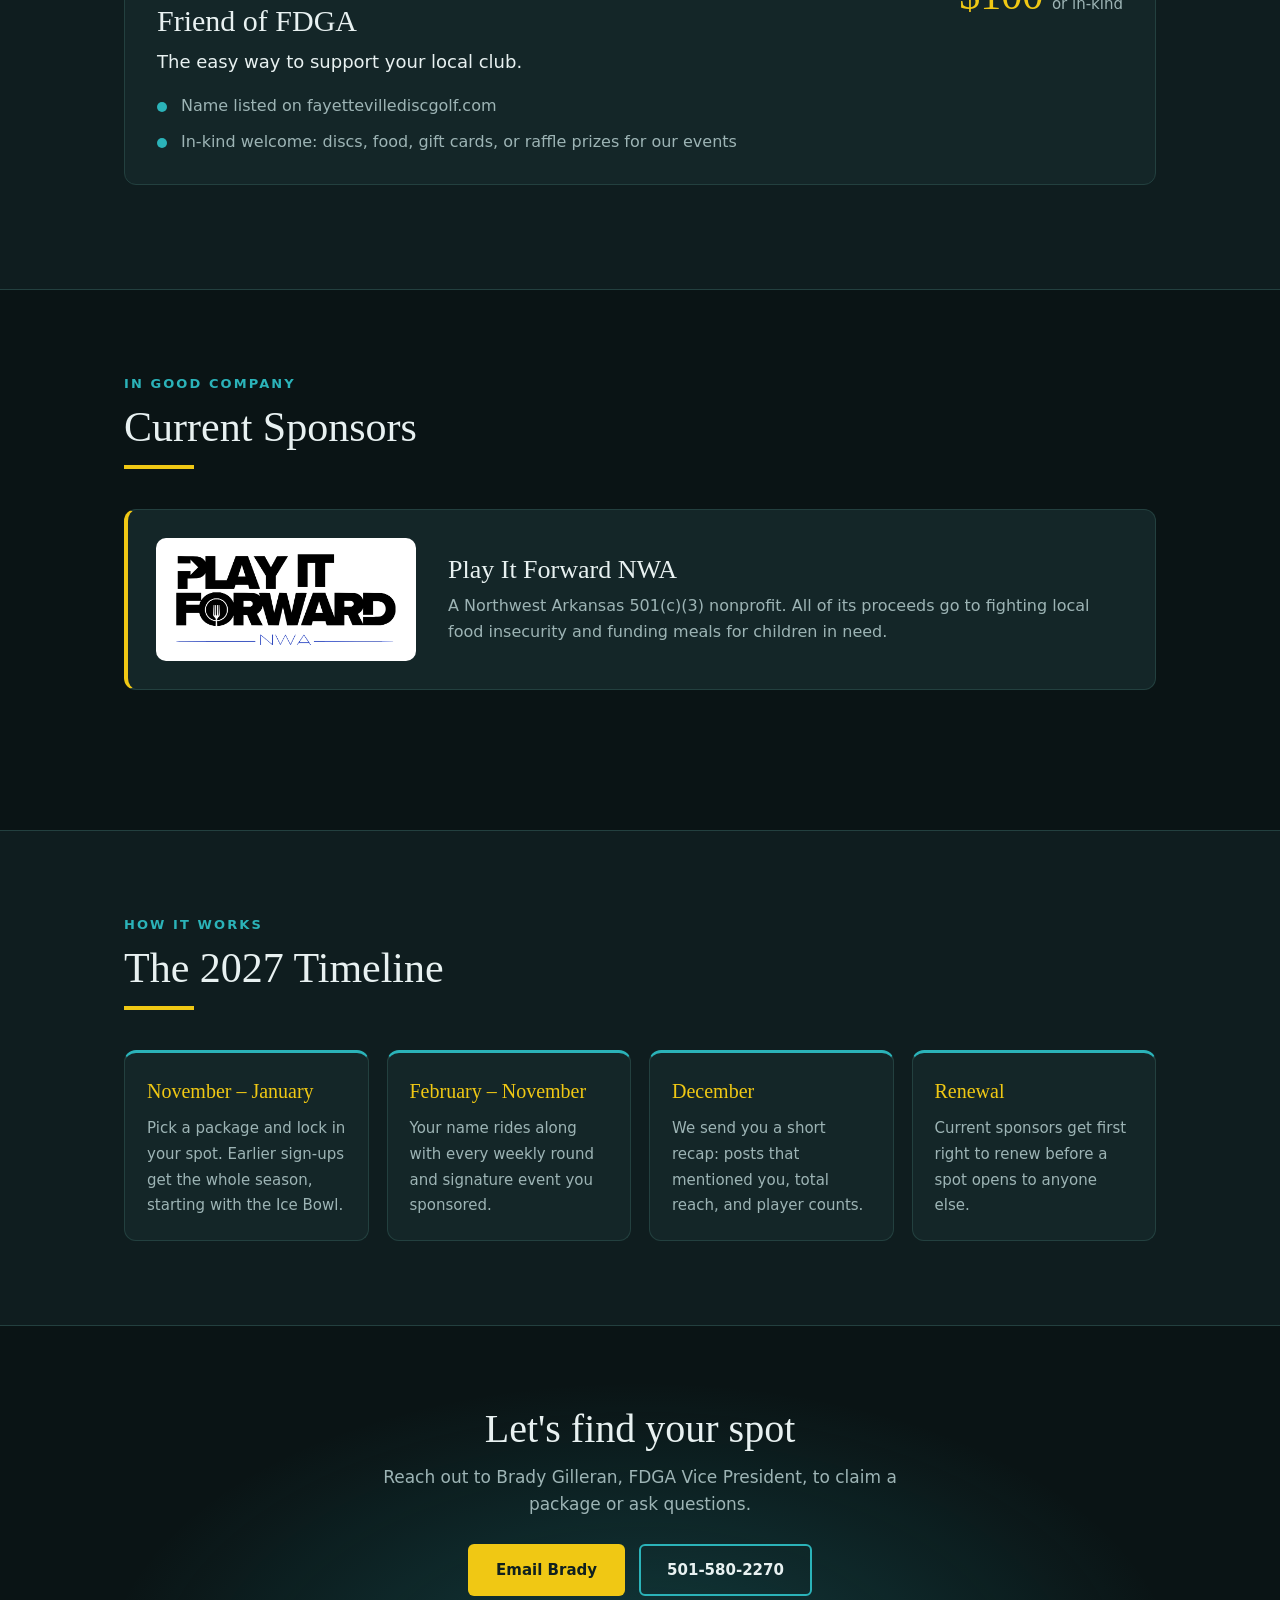
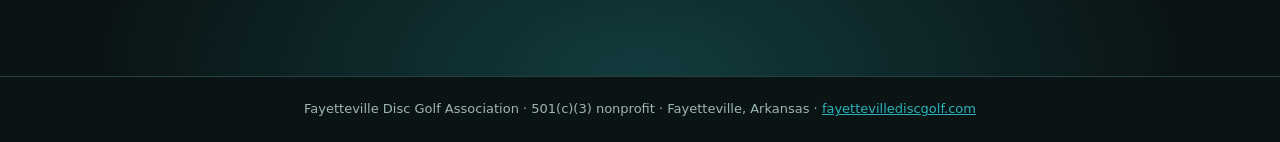
==== commit e7de10a8: "Weekly rounds: add Tag Match, hosts with Facebook links, seasons Co-Authored-By: Claude Opus 5.5 <no" ====
--- a/sponsors.html
+++ b/sponsors.html
@@ -10,7 +10,7 @@
 <meta property="og:image" content="https://www.fayettevillediscgolf.com/images/fdga-logo.png">
 <meta property="og:url" content="https://www.fayettevillediscgolf.com/sponsors">
 <link rel="icon" href="/images/favicon.svg" type="image/svg+xml">
-<link rel="stylesheet" href="/css/style.css?v=4">
+<link rel="stylesheet" href="/css/style.css?v=5">
 </head>
 <body>
 
@@ -62,7 +62,7 @@
       <ul class="reach-grid">
         <li><b>3,600+</b><span>members in the FDGA Facebook group</span></li>
         <li><b>1,000+</b><span>people reached by a single popular group post</span></li>
-        <li><b>~150</b><span>weekly rounds a year: Flip Doubles, Wacky Wednesday, and Tag Matches</span></li>
+        <li><b>~140</b><span>weekly rounds a year: Flip Doubles (March–October), plus year-round Wacky Wednesday and Tag Matches</span></li>
         <li><b>152</b><span>players pre-registered for the 2026 Ice Bowl</span></li>
         <li><b>20</b><span>years of the Northshore Invitational, with its largest field ever in 2026</span></li>
         <li><b>$7,800+</b><span>raised for Everhope at the 2026 Ice Bowl</span></li>
@@ -112,8 +112,8 @@
         </div>
         <p class="pkg-pitch">&ldquo;Monday Flip Doubles, presented by <em>Your Business</em>.&rdquo; The most frequent exposure we offer.</p>
         <ul class="pkg-list">
-          <li>Choose one: <strong>Monday Flip Doubles</strong>, <strong>Wacky Wednesday</strong>, or the <strong>Weekly Tag Match</strong></li>
-          <li>Your name in every weekly post for that round, about 50 a year</li>
+          <li>Choose one: <strong>Wacky Wednesday</strong> or the <strong>FDGA Tag Match</strong> (year-round), or <strong>Monday Flip Doubles</strong> (March–October)</li>
+          <li>Your name in every weekly post for that round: about 50 a year for the year-round rounds, about 35 for Flip Doubles</li>
           <li>Optional: a weekly closest-to-the-pin prize named after your business</li>
           <li>Logo on fayettevillediscgolf.com</li>
         </ul>
--- a/css/style.css
+++ b/css/style.css
@@ -179,34 +179,50 @@
 .lead { font-size: 18px; color: var(--muted); }
 
 /* Weekly rounds */
-.weekly-grid { display: grid; grid-template-columns: 1fr 1fr; gap: 24px; }
+.weekly-grid { display: grid; grid-template-columns: repeat(3, 1fr); gap: 22px; }
 .weekly-card {
   display: flex;
-  gap: 22px;
-  align-items: flex-start;
+  flex-direction: column;
   border: 1px solid var(--border);
   border-top: 3px solid var(--teal);
   border-radius: var(--radius);
-  padding: 28px;
-  background: var(--card);
-}
+  padding: 26px;
+  background: var(--card);
+}
+.weekly-top { display: flex; justify-content: space-between; align-items: center; margin-bottom: 16px; }
 .weekly-day {
   flex-shrink: 0;
-  width: 72px;
-  height: 72px;
+  width: 64px;
+  height: 64px;
   border-radius: 50%;
   background: var(--teal-dark);
   border: 2px solid var(--teal);
   color: var(--gold);
   font-family: var(--font-head);
-  font-size: 24px;
+  font-size: 22px;
   display: flex;
   align-items: center;
   justify-content: center;
-}
+  text-align: center;
+}
+.weekly-day-sm { font-size: 15px; line-height: 1.05; }
+.season {
+  font-size: 12px;
+  font-weight: 700;
+  letter-spacing: 0.1em;
+  text-transform: uppercase;
+  color: var(--teal);
+  border: 1px solid var(--teal);
+  border-radius: 999px;
+  padding: 4px 12px;
+}
+.season-limited { color: var(--gold); border-color: var(--gold); }
 .weekly-card h3 { font-size: 24px; margin-bottom: 4px; }
-.weekly-when { font-weight: 600; color: var(--gold); margin-bottom: 10px; }
+.weekly-when { font-weight: 600; color: var(--gold); }
+.weekly-host { font-size: 14.5px; color: var(--muted); margin: 2px 0 12px; }
+.weekly-host a { color: var(--teal); font-weight: 600; }
 .weekly-card p:last-child { color: var(--muted); }
+.tag-match .weekly-host { margin-bottom: 10px; }
 .weekly-note { margin-top: 24px; color: var(--muted); }
 
 /* Tags */
@@ -523,6 +539,7 @@
 /* Responsive */
 @media (max-width: 900px) {
   .pkg-mini-grid { grid-template-columns: repeat(2, 1fr); }
+  .weekly-grid { grid-template-columns: 1fr; }
   .reach-grid, .timeline { grid-template-columns: repeat(2, 1fr); }
   .event-sponsor-grid { grid-template-columns: 1fr 1fr; }
 }
@@ -544,15 +561,16 @@
   .nav-links.open { display: flex; }
   .nav-links a { padding: 10px 24px; }
   .nav-links .nav-cta { margin-top: 6px; }
-  .weekly-grid, .about-grid, .tags-grid { grid-template-columns: 1fr; }
+  .about-grid, .tags-grid { grid-template-columns: 1fr; }
   .sponsor-feature { flex-direction: column; align-items: flex-start; }
   .section { padding: 60px 0; }
 }
 
 @media (max-width: 560px) {
-  .weekly-card, .event { flex-direction: column; gap: 16px; padding: 22px; }
-  .event-month, .weekly-day { width: 64px; height: 64px; }
-  .event-month span, .weekly-day { font-size: 21px; }
+  .event { flex-direction: column; gap: 16px; padding: 22px; }
+  .weekly-card { padding: 22px; }
+  .event-month { width: 64px; height: 64px; }
+  .event-month span { font-size: 21px; }
   .event-sponsor-grid, .pkg-mini-grid, .reach-grid, .timeline { grid-template-columns: 1fr; }
   .pkg { padding: 24px; }
   .pkg-head { flex-direction: column; gap: 8px; }
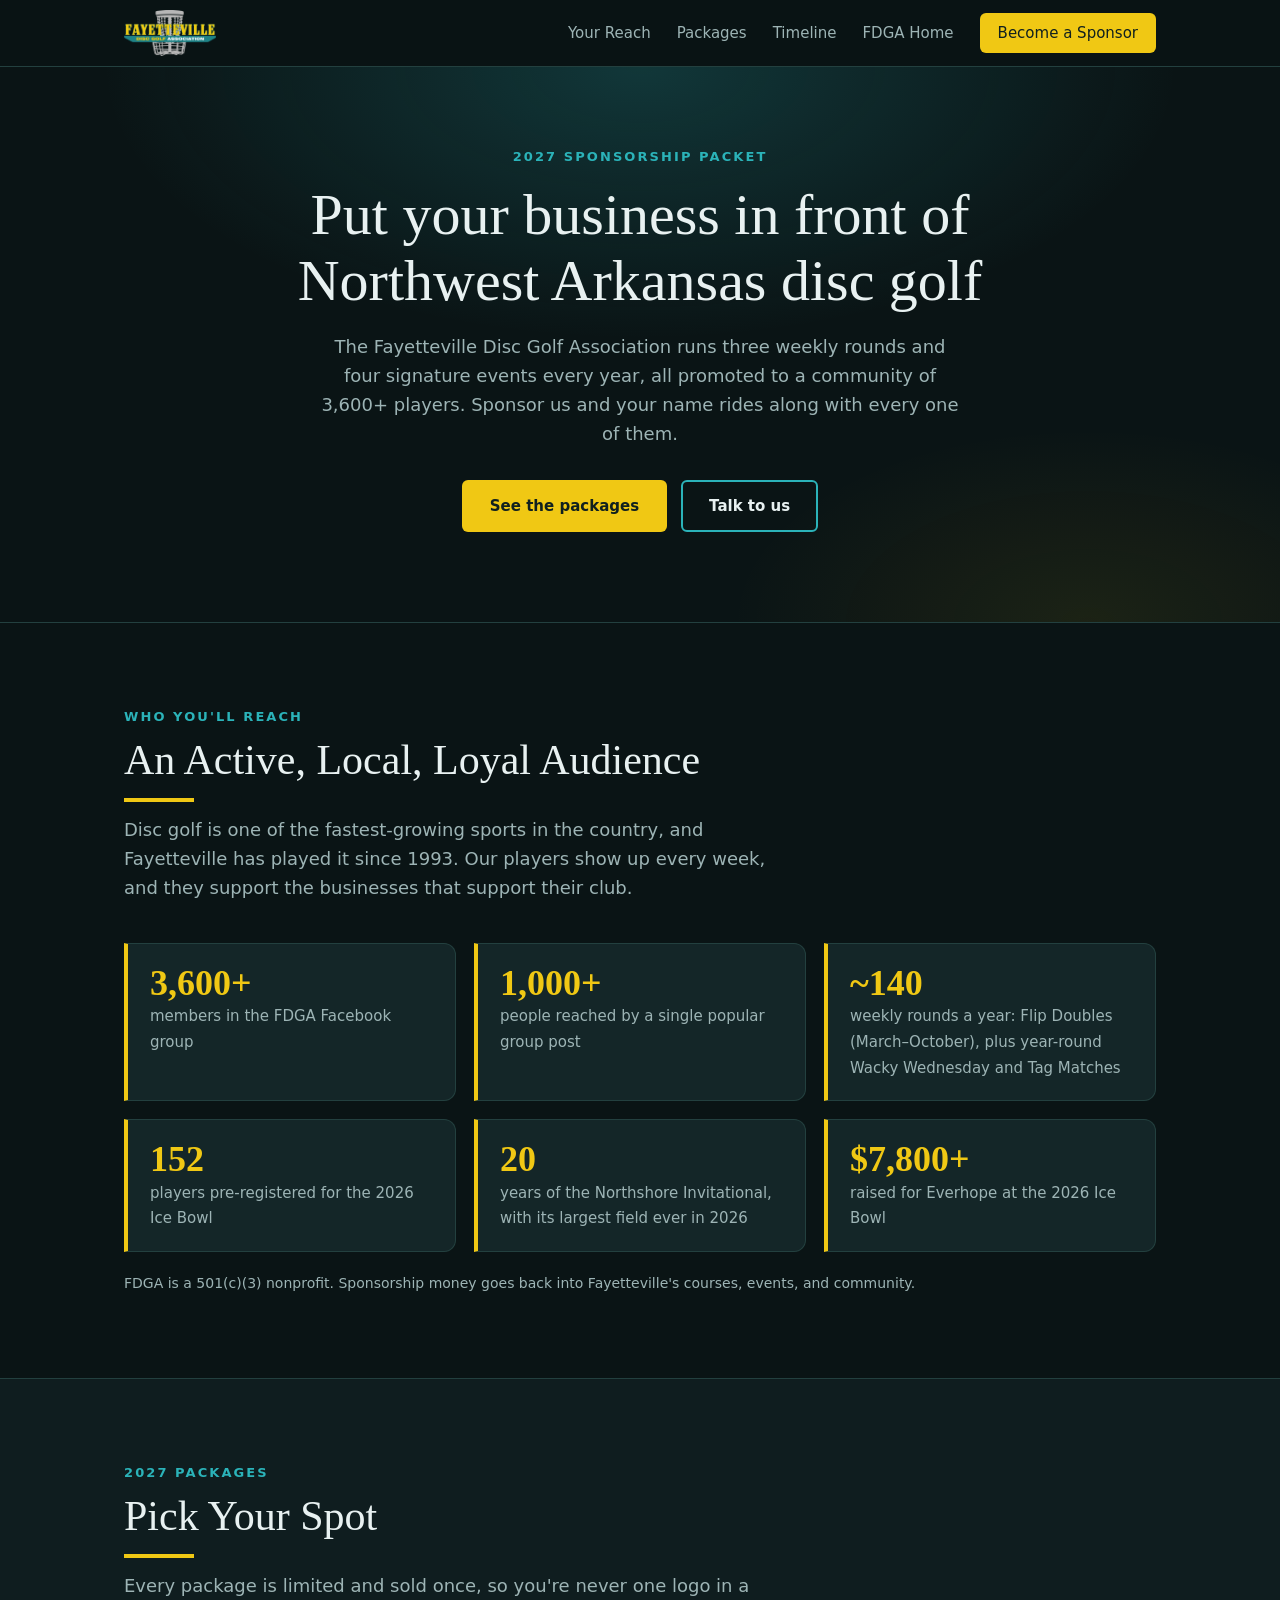
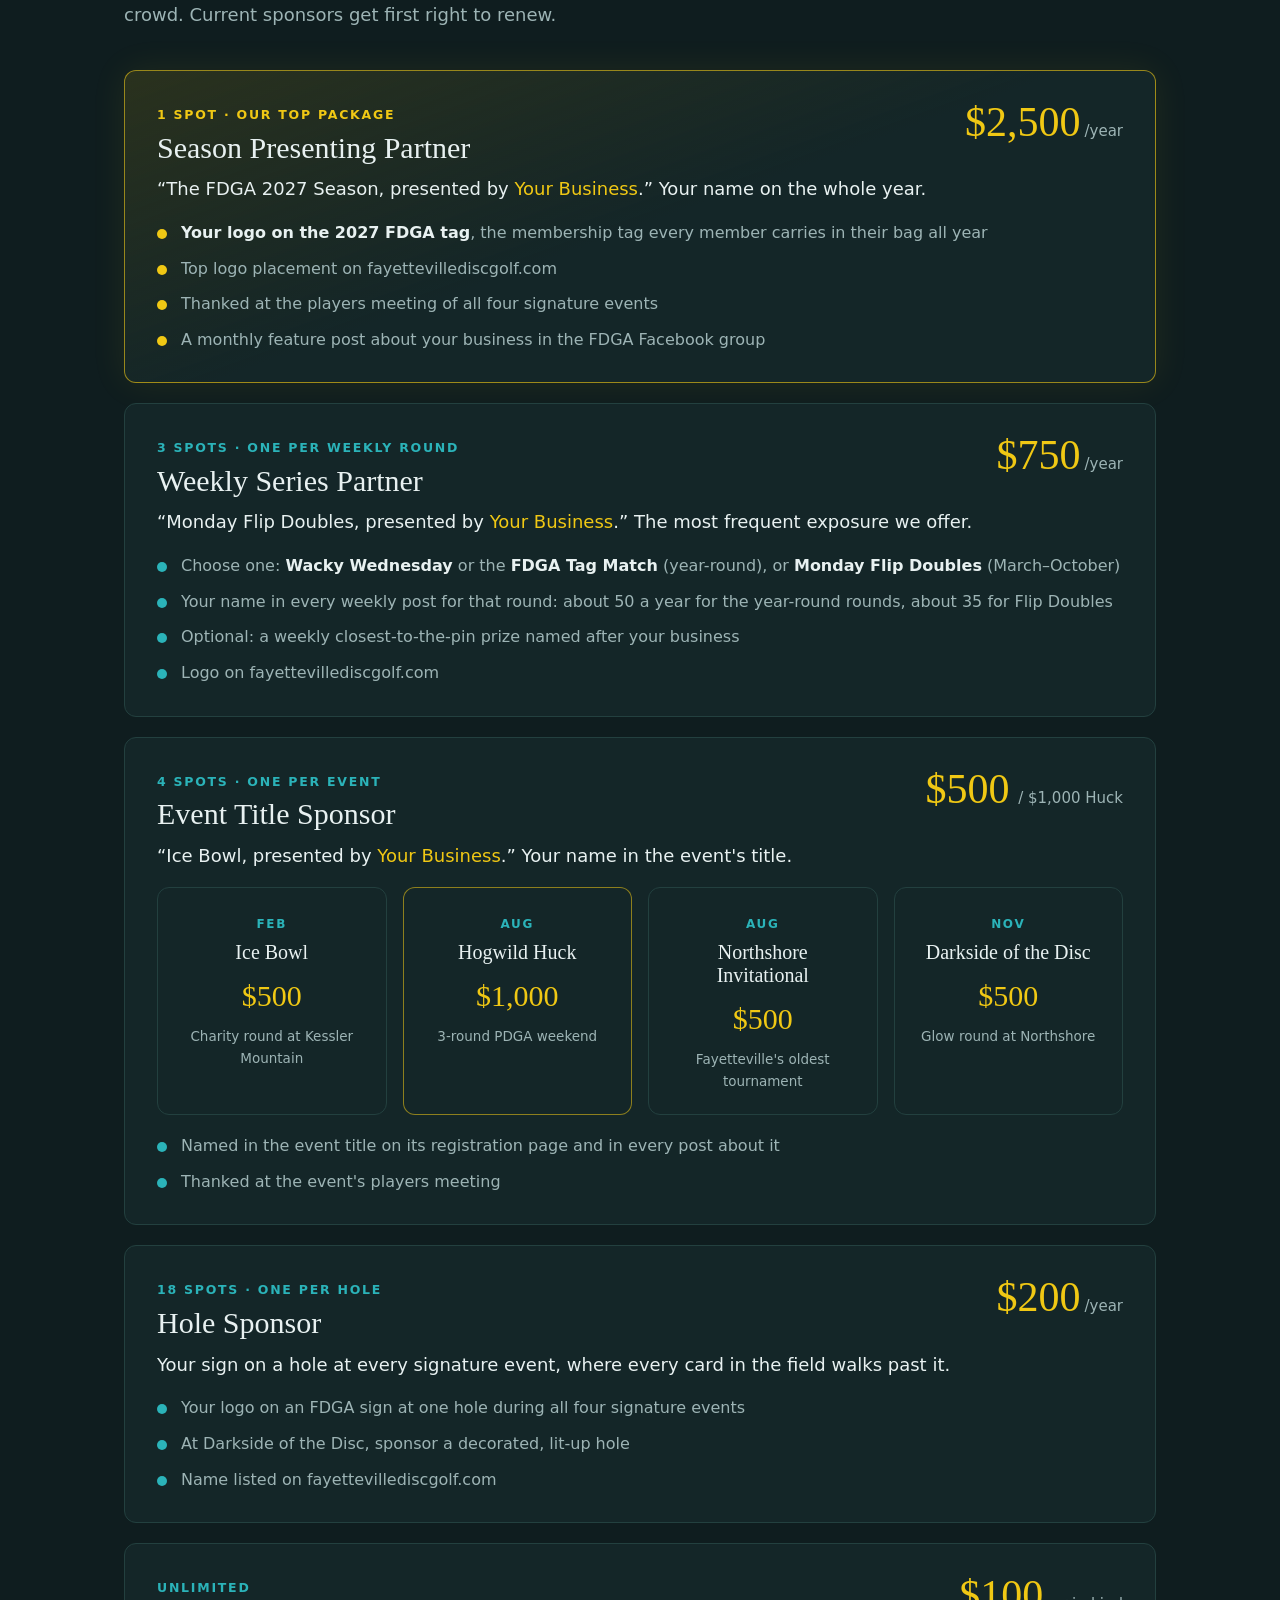
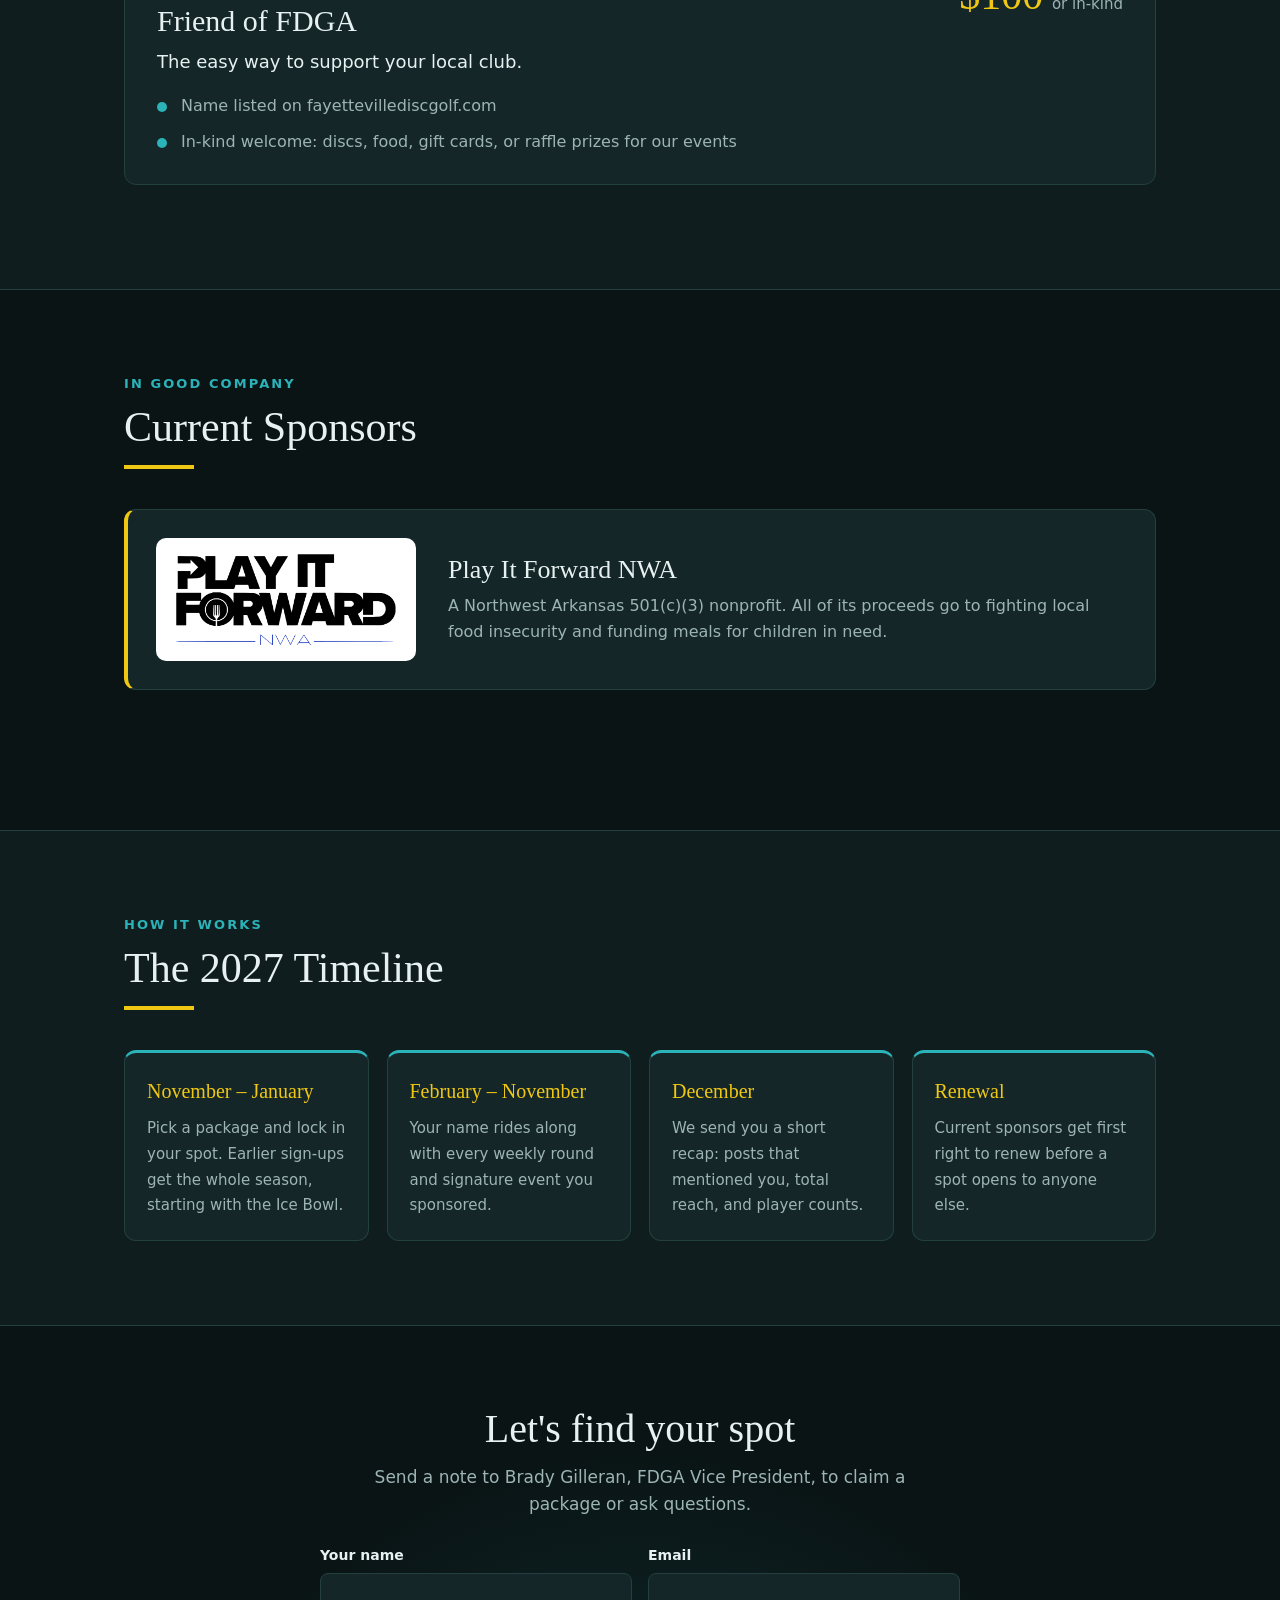
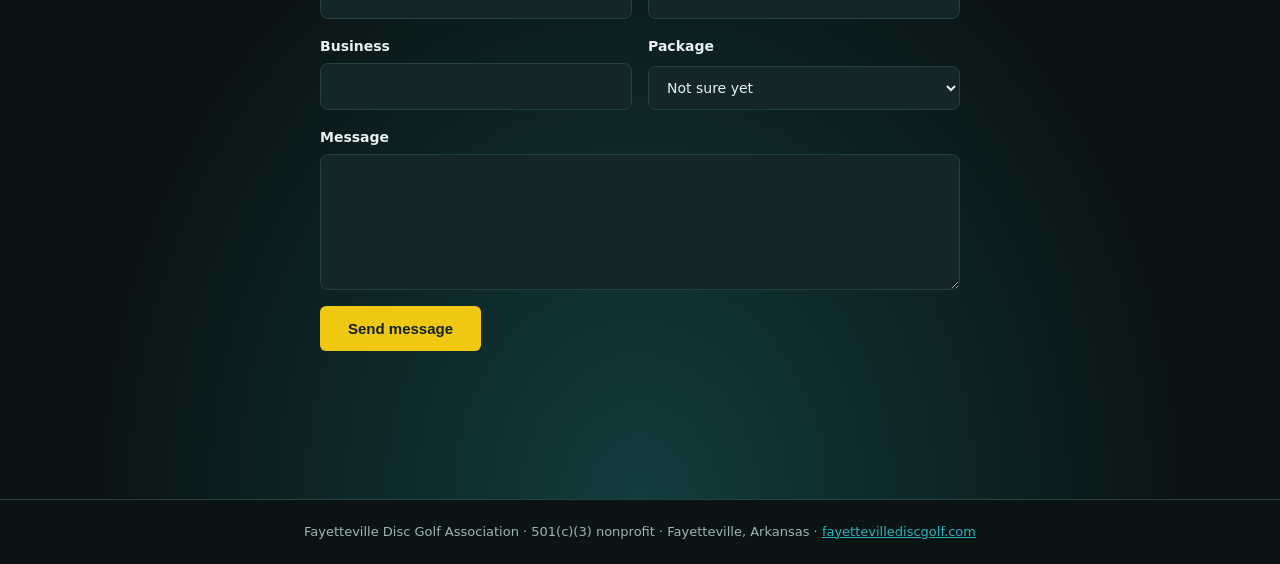
==== commit fa10d213: "Sponsor contact form replaces phone and email; Flip Doubles mainly at Lake Fayetteville Co-Authored-" ====
--- a/sponsors.html
+++ b/sponsors.html
@@ -10,7 +10,7 @@
 <meta property="og:image" content="https://www.fayettevillediscgolf.com/images/fdga-logo.png">
 <meta property="og:url" content="https://www.fayettevillediscgolf.com/sponsors">
 <link rel="icon" href="/images/favicon.svg" type="image/svg+xml">
-<link rel="stylesheet" href="/css/style.css?v=5">
+<link rel="stylesheet" href="/css/style.css?v=6">
 </head>
 <body>
 
@@ -213,12 +213,32 @@
     <div class="wrap">
       <h2>Let's find your spot</h2>
       <p>
-        Reach out to Brady Gilleran, FDGA Vice President, to claim a package or ask questions.
+        Send a note to Brady Gilleran, FDGA Vice President, to claim a package or ask questions.
       </p>
-      <div class="hero-actions">
-        <a href="mailto:bjgiller@gmail.com?subject=FDGA%202027%20Sponsorship" class="btn btn-gold">Email Brady</a>
-        <a href="tel:+15015802270" class="btn btn-outline">501-580-2270</a>
-      </div>
+      <form id="sponsor-form" class="contact-form" novalidate>
+        <div class="form-row">
+          <label>Your name<input type="text" name="name" required autocomplete="name"></label>
+          <label>Email<input type="email" name="email" required autocomplete="email"></label>
+        </div>
+        <div class="form-row">
+          <label>Business<input type="text" name="business" autocomplete="organization"></label>
+          <label>Package
+            <select name="pkg">
+              <option value="unsure">Not sure yet</option>
+              <option value="presenting">Season Presenting Partner ($2,500)</option>
+              <option value="weekly">Weekly Series Partner ($750)</option>
+              <option value="title">Event Title Sponsor ($500 / $1,000)</option>
+              <option value="hole">Hole Sponsor ($200)</option>
+              <option value="friend">Friend of FDGA ($100 or in-kind)</option>
+            </select>
+          </label>
+        </div>
+        <label>Message<textarea name="message" rows="5" required></textarea></label>
+        <!-- Honeypot: hidden from people, bots fill it in -->
+        <label class="hp" aria-hidden="true">Website<input type="text" name="website" tabindex="-1" autocomplete="off"></label>
+        <button type="submit" class="btn btn-gold">Send message</button>
+        <p class="form-status" role="status"></p>
+      </form>
     </div>
   </section>
 
@@ -228,6 +248,6 @@
   <p>Fayetteville Disc Golf Association · 501(c)(3) nonprofit · Fayetteville, Arkansas · <a href="/">fayettevillediscgolf.com</a></p>
 </footer>
 
-<script src="/js/main.js?v=1"></script>
+<script src="/js/main.js?v=2"></script>
 </body>
 </html>
--- a/css/style.css
+++ b/css/style.css
@@ -526,6 +526,38 @@
 }
 .join h2 { font-size: clamp(30px, 4.5vw, 40px); margin-bottom: 12px; }
 .join p { max-width: 560px; margin: 0 auto 26px; color: var(--muted); font-size: 17px; }
+
+/* Sponsor contact form */
+.contact-form {
+  max-width: 640px;
+  margin: 0 auto;
+  text-align: left;
+  display: grid;
+  gap: 16px;
+}
+.form-row { display: grid; grid-template-columns: 1fr 1fr; gap: 16px; }
+.contact-form label { display: grid; gap: 6px; font-size: 14px; font-weight: 600; color: var(--text); }
+.contact-form input,
+.contact-form select,
+.contact-form textarea {
+  font: inherit;
+  font-weight: normal;
+  color: var(--text);
+  background: var(--card);
+  border: 1px solid var(--border);
+  border-radius: 8px;
+  padding: 11px 14px;
+}
+.contact-form textarea { resize: vertical; }
+.contact-form input:focus,
+.contact-form select:focus,
+.contact-form textarea:focus { outline: none; border-color: var(--teal); box-shadow: 0 0 0 3px rgba(43, 179, 185, 0.2); }
+.contact-form .btn { justify-self: start; cursor: pointer; }
+.contact-form .btn:disabled { opacity: 0.6; cursor: wait; }
+.contact-form .hp { position: absolute; left: -9999px; }
+.form-status { min-height: 1.5em; font-size: 15px; }
+.form-status.success { color: var(--gold); }
+.form-status.error { color: #ff8a80; }
 
 /* Footer */
 .footer {
@@ -571,7 +603,7 @@
   .weekly-card { padding: 22px; }
   .event-month { width: 64px; height: 64px; }
   .event-month span { font-size: 21px; }
-  .event-sponsor-grid, .pkg-mini-grid, .reach-grid, .timeline { grid-template-columns: 1fr; }
+  .event-sponsor-grid, .pkg-mini-grid, .reach-grid, .timeline, .form-row { grid-template-columns: 1fr; }
   .pkg { padding: 24px; }
   .pkg-head { flex-direction: column; gap: 8px; }
   .sponsor-logo { width: 100%; max-width: 280px; }
